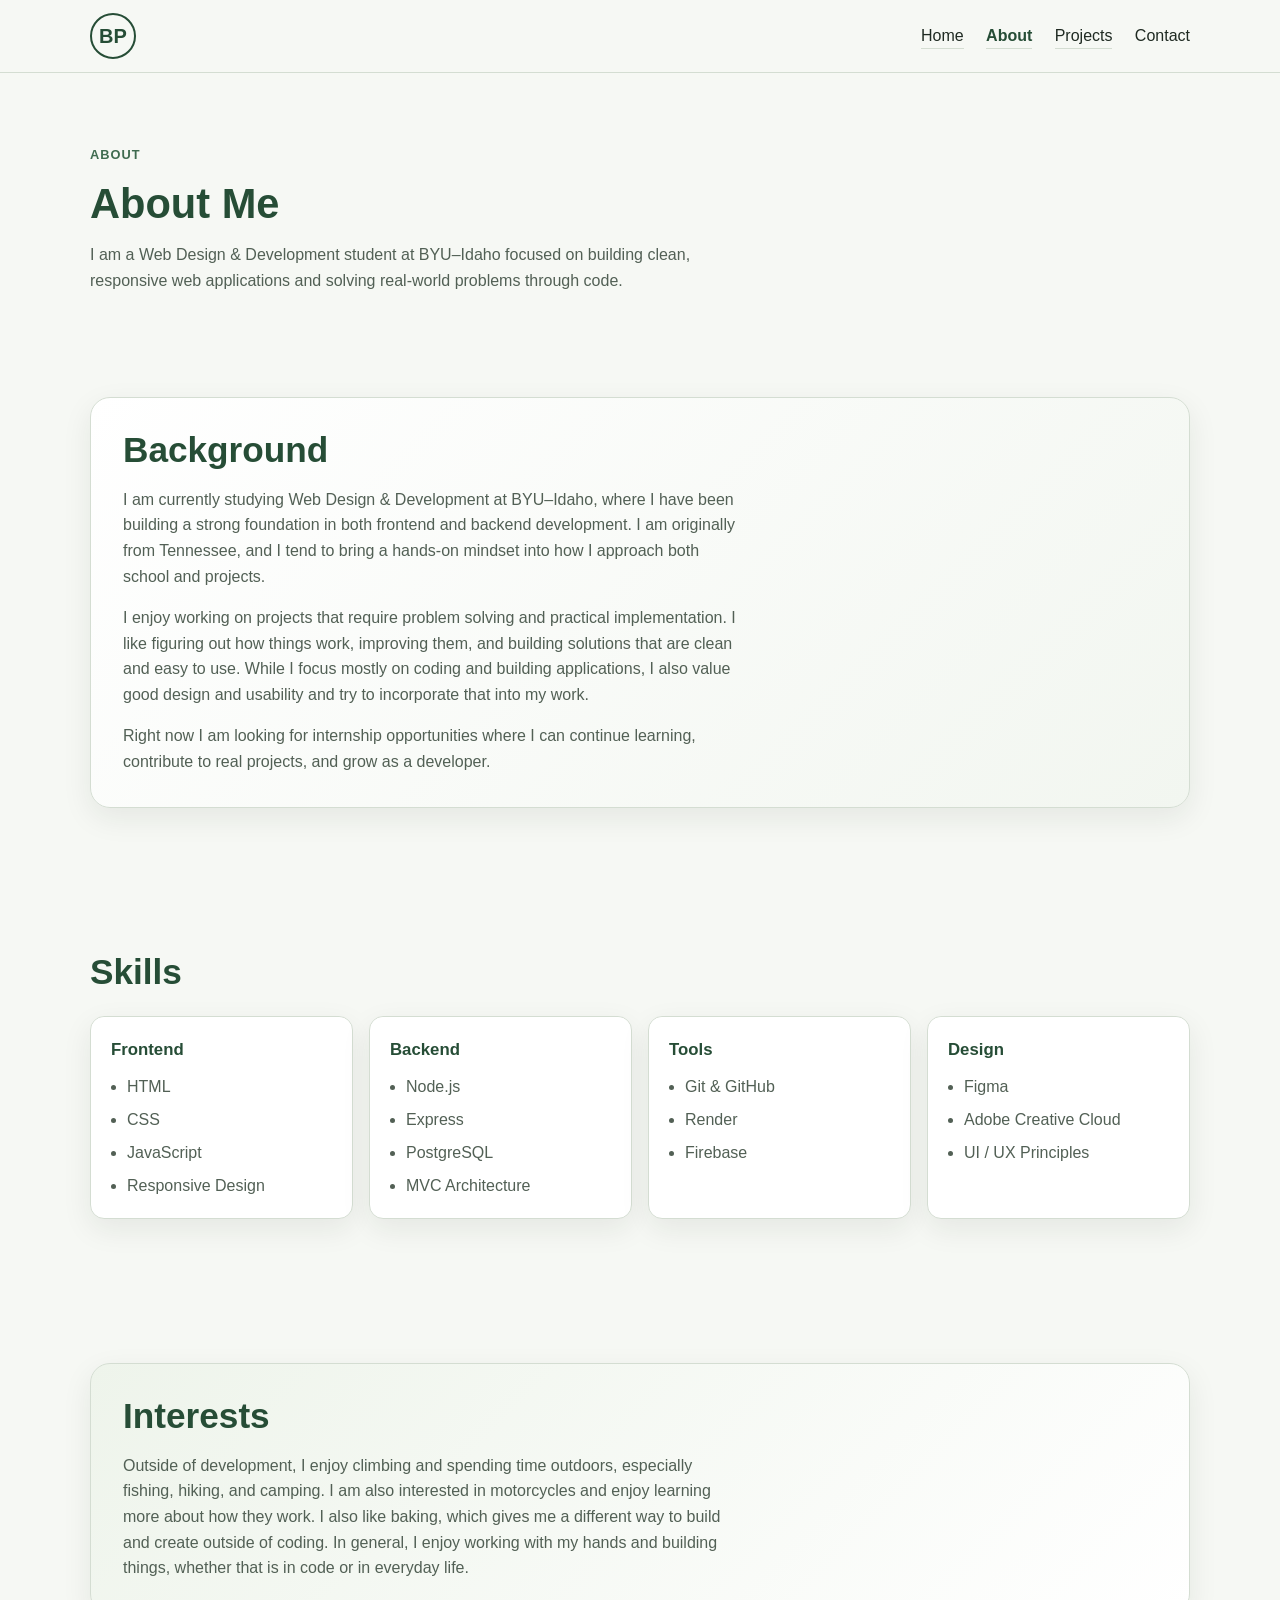
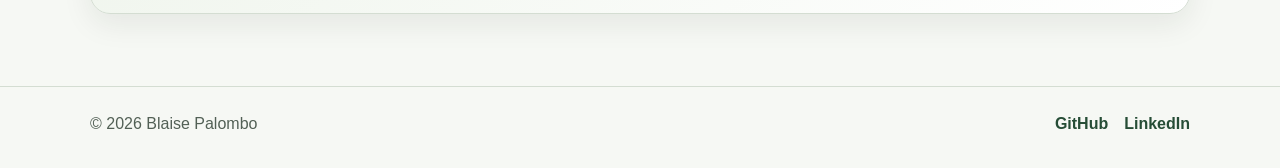
==== about.html @ 8d5ca6f7 "added about page and some other small changes" ====
<!DOCTYPE html>
<html lang="en">
<head>
  <meta charset="UTF-8" />
  <meta name="viewport" content="width=device-width, initial-scale=1.0" />
  <title>About | Blaise Palombo</title>
  <meta
    name="description"
    content="About Blaise Palombo, a Web Design & Development student focused on building responsive web applications and solving real problems through code."
  />
  <link rel="stylesheet" href="css/styles.css" />
</head>
<body>
  <header class="site-header">
    <div class="container nav-wrapper">
      <a href="index.html" class="logo">BP</a>

      <button class="menu-toggle" aria-label="Toggle navigation" aria-expanded="false">
        <span></span>
        <span></span>
        <span></span>
      </button>

      <nav class="site-nav">
        <ul class="nav-list">
          <li><a href="index.html">Home</a></li>
          <li><a href="about.html" class="active">About</a></li>
          <li><a href="projects.html">Projects</a></li>
          <li><a href="contact.html">Contact</a></li>
        </ul>
      </nav>
    </div>
  </header>

  <main>
    <!-- HERO -->
    <section class="page-hero">
      <div class="container page-hero-content">
        <p class="section-label">About</p>
        <h1>About Me</h1>
        <p>
          I am a Web Design & Development student at BYU–Idaho focused on building
          clean, responsive web applications and solving real-world problems through code.
        </p>
      </div>
    </section>

    <!-- MAIN ABOUT -->
    <section class="section-padding">
      <div class="container about-main">
        <div class="about-text">
          <h2>Background</h2>
            <p>
                I am currently studying Web Design & Development at BYU–Idaho, where I have
                been building a strong foundation in both frontend and backend development.
                I am originally from Tennessee, and I tend to bring a hands-on mindset into
                how I approach both school and projects.
            </p>

            <p>
                I enjoy working on projects that require problem solving and practical
                implementation. I like figuring out how things work, improving them, and
                building solutions that are clean and easy to use. While I focus mostly on
                coding and building applications, I also value good design and usability and
                try to incorporate that into my work.
            </p>

            <p>
                Right now I am looking for internship opportunities where I can continue
                learning, contribute to real projects, and grow as a developer.
            </p>        
        </div>
      </div>
    </section>

    <!-- SKILLS -->
    <section class="section-padding">
      <div class="container skills-section">
        <h2>Skills</h2>

        <div class="skills-grid">
          <div class="skills-card">
            <h3>Frontend</h3>
            <ul>
              <li>HTML</li>
              <li>CSS</li>
              <li>JavaScript</li>
              <li>Responsive Design</li>
            </ul>
          </div>

          <div class="skills-card">
            <h3>Backend</h3>
            <ul>
              <li>Node.js</li>
              <li>Express</li>
              <li>PostgreSQL</li>
              <li>MVC Architecture</li>
            </ul>
          </div>

          <div class="skills-card">
            <h3>Tools</h3>
            <ul>
              <li>Git & GitHub</li>
              <li>Render</li>
              <li>Firebase</li>
            </ul>
          </div>

          <div class="skills-card">
            <h3>Design</h3>
            <ul>
              <li>Figma</li>
              <li>Adobe Creative Cloud</li>
              <li>UI / UX Principles</li>
            </ul>
          </div>
        </div>
      </div>
    </section>

    <!-- INTERESTS -->
    <section class="section-padding">
      <div class="container about-interests">
        <h2>Interests</h2>
            <p>
                Outside of development, I enjoy climbing and spending time outdoors, especially
                fishing, hiking, and camping. I am also interested in motorcycles and enjoy
                learning more about how they work.

                I also like baking, which gives me a different way to build and create outside
                of coding. In general, I enjoy working with my hands and building things,
                whether that is in code or in everyday life.
            </p>           
        </div>
    </section>
  </main>

  <footer class="site-footer">
    <div class="container footer-content">
      <p>&copy; 2026 Blaise Palombo</p>
      <div class="footer-links">
        <a href="https://github.com/blaisepalombo" target="_blank">GitHub</a>
        <a href="https://www.linkedin.com/in/blaise-palombo-29345a337" target="_blank">LinkedIn</a>
      </div>
    </div>
  </footer>

  <script src="js/main.js"></script>
</body>
</html>
---- css/styles.css ----
@import url("./base.css");
@import url("./components.css");
@import url("./pages.css");
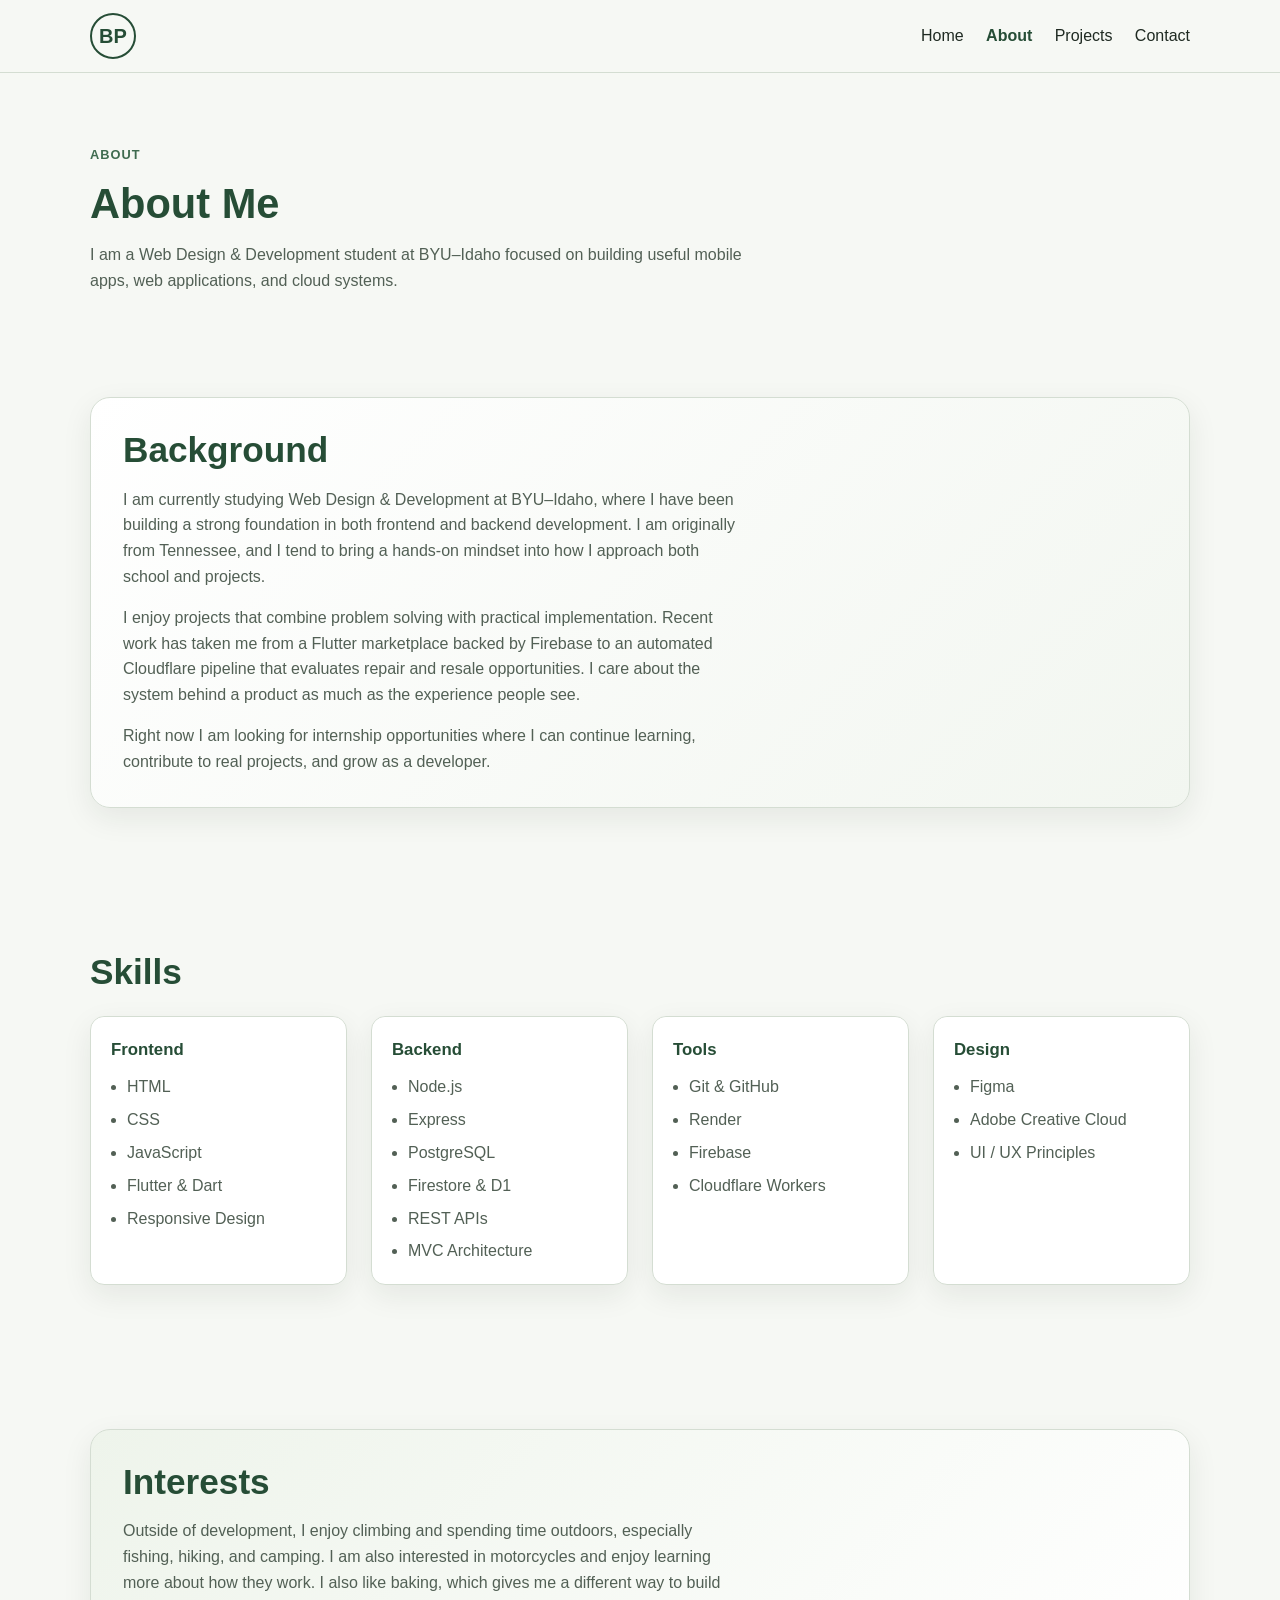
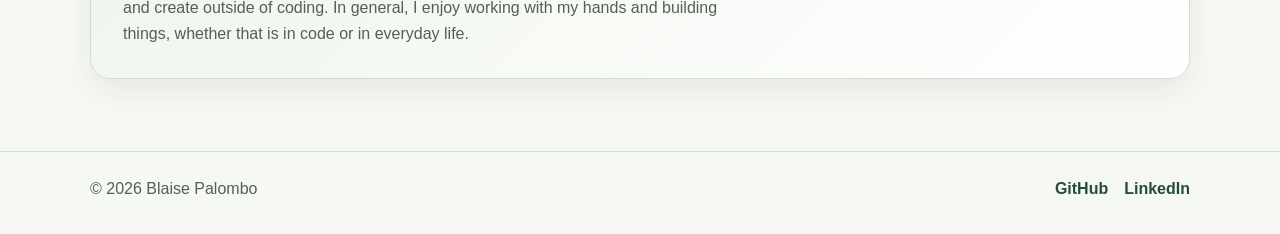
==== commit c421f1fe: "Update portfolio with BuyMour and BagSpec" ====
--- a/about.html
+++ b/about.html
@@ -6,7 +6,7 @@
   <title>About | Blaise Palombo</title>
   <meta
     name="description"
-    content="About Blaise Palombo, a Web Design & Development student focused on building responsive web applications and solving real problems through code."
+    content="About Blaise Palombo, a software developer building mobile apps, web applications, and cloud automation to solve real problems."
   />
   <link rel="stylesheet" href="css/styles.css" />
 </head>
@@ -39,8 +39,8 @@
         <p class="section-label">About</p>
         <h1>About Me</h1>
         <p>
-          I am a Web Design & Development student at BYU–Idaho focused on building
-          clean, responsive web applications and solving real-world problems through code.
+          I am a Web Design &amp; Development student at BYU–Idaho focused on building
+          useful mobile apps, web applications, and cloud systems.
         </p>
       </div>
     </section>
@@ -51,18 +51,17 @@
         <div class="about-text">
           <h2>Background</h2>
             <p>
-                I am currently studying Web Design & Development at BYU–Idaho, where I have
+                I am currently studying Web Design &amp; Development at BYU–Idaho, where I have
                 been building a strong foundation in both frontend and backend development.
                 I am originally from Tennessee, and I tend to bring a hands-on mindset into
                 how I approach both school and projects.
             </p>
 
             <p>
-                I enjoy working on projects that require problem solving and practical
-                implementation. I like figuring out how things work, improving them, and
-                building solutions that are clean and easy to use. While I focus mostly on
-                coding and building applications, I also value good design and usability and
-                try to incorporate that into my work.
+                I enjoy projects that combine problem solving with practical implementation.
+                Recent work has taken me from a Flutter marketplace backed by Firebase to an
+                automated Cloudflare pipeline that evaluates repair and resale opportunities.
+                I care about the system behind a product as much as the experience people see.
             </p>
 
             <p>
@@ -85,6 +84,7 @@
               <li>HTML</li>
               <li>CSS</li>
               <li>JavaScript</li>
+              <li>Flutter &amp; Dart</li>
               <li>Responsive Design</li>
             </ul>
           </div>
@@ -95,6 +95,8 @@
               <li>Node.js</li>
               <li>Express</li>
               <li>PostgreSQL</li>
+              <li>Firestore &amp; D1</li>
+              <li>REST APIs</li>
               <li>MVC Architecture</li>
             </ul>
           </div>
@@ -102,9 +104,10 @@
           <div class="skills-card">
             <h3>Tools</h3>
             <ul>
-              <li>Git & GitHub</li>
+              <li>Git &amp; GitHub</li>
               <li>Render</li>
               <li>Firebase</li>
+              <li>Cloudflare Workers</li>
             </ul>
           </div>
 
@@ -149,4 +152,4 @@
 
   <script src="js/main.js"></script>
 </body>
-</html>+</html>
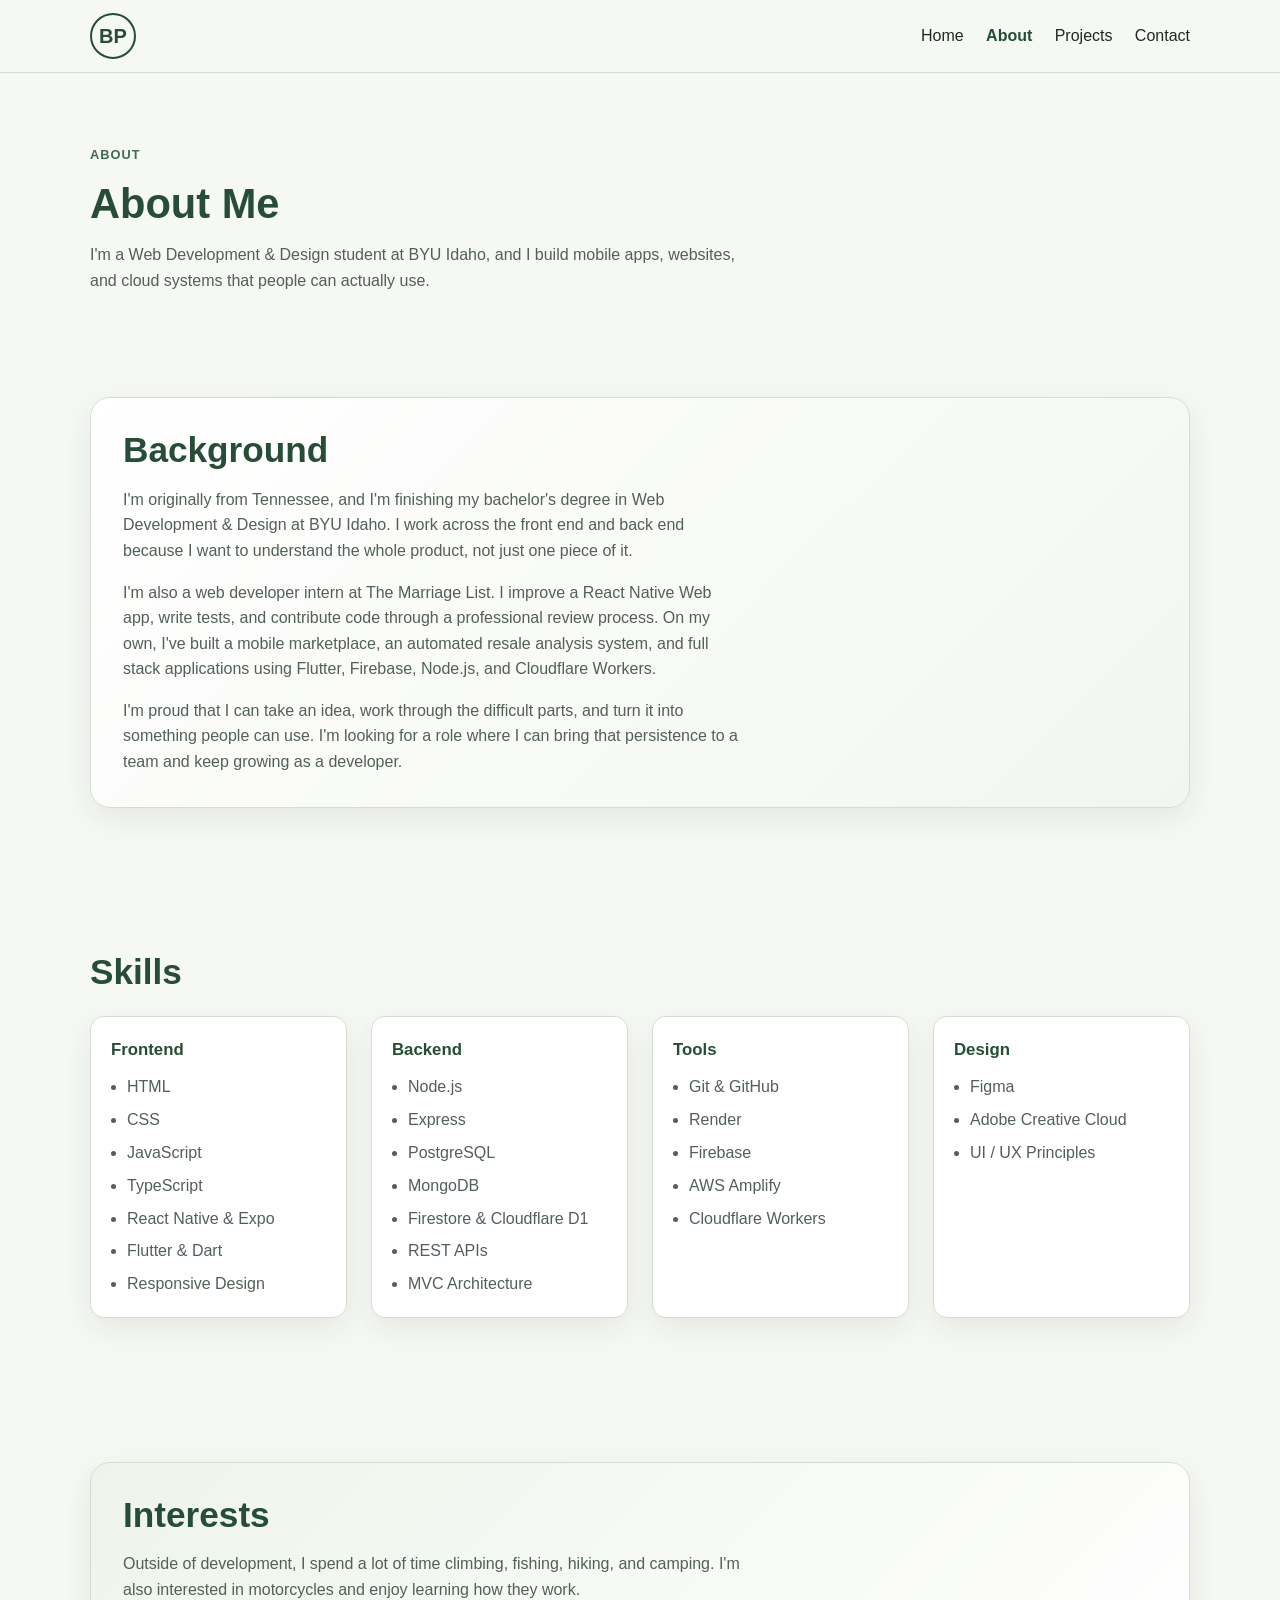
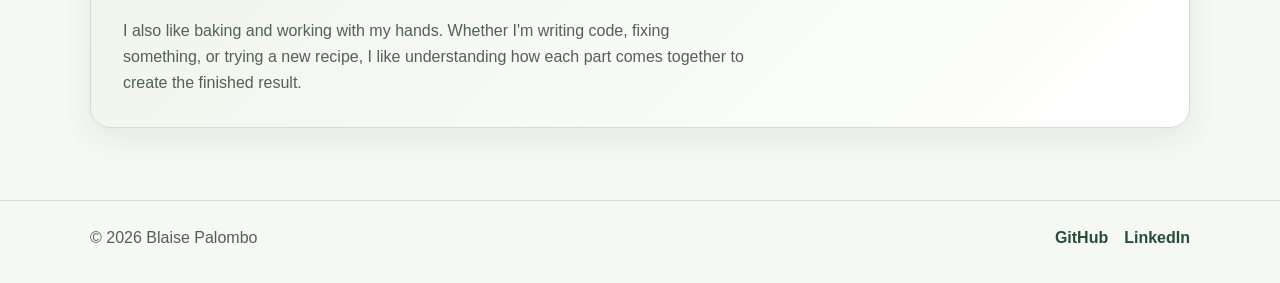
==== commit b96a7b46: "Updated paragrapghs" ====
--- a/about.html
+++ b/about.html
@@ -6,7 +6,7 @@
   <title>About | Blaise Palombo</title>
   <meta
     name="description"
-    content="About Blaise Palombo, a software developer building mobile apps, web applications, and cloud automation to solve real problems."
+    content="About Blaise Palombo, a Web Development and Design student who builds mobile apps, full stack websites, and cloud systems."
   />
   <link rel="stylesheet" href="css/styles.css" />
 </head>
@@ -39,8 +39,8 @@
         <p class="section-label">About</p>
         <h1>About Me</h1>
         <p>
-          I am a Web Design &amp; Development student at BYU–Idaho focused on building
-          useful mobile apps, web applications, and cloud systems.
+          I'm a Web Development &amp; Design student at BYU Idaho, and I build
+          mobile apps, websites, and cloud systems that people can actually use.
         </p>
       </div>
     </section>
@@ -51,22 +51,22 @@
         <div class="about-text">
           <h2>Background</h2>
             <p>
-                I am currently studying Web Design &amp; Development at BYU–Idaho, where I have
-                been building a strong foundation in both frontend and backend development.
-                I am originally from Tennessee, and I tend to bring a hands-on mindset into
-                how I approach both school and projects.
+                I'm originally from Tennessee, and I'm finishing my bachelor's degree in Web
+                Development &amp; Design at BYU Idaho. I work across the front end and back end
+                because I want to understand the whole product, not just one piece of it.
             </p>
 
             <p>
-                I enjoy projects that combine problem solving with practical implementation.
-                Recent work has taken me from a Flutter marketplace backed by Firebase to an
-                automated Cloudflare pipeline that evaluates repair and resale opportunities.
-                I care about the system behind a product as much as the experience people see.
+                I'm also a web developer intern at The Marriage List. I improve a React Native
+                Web app, write tests, and contribute code through a professional review process.
+                On my own, I've built a mobile marketplace, an automated resale analysis system,
+                and full stack applications using Flutter, Firebase, Node.js, and Cloudflare Workers.
             </p>
 
             <p>
-                Right now I am looking for internship opportunities where I can continue
-                learning, contribute to real projects, and grow as a developer.
+                I'm proud that I can take an idea, work through the difficult parts, and turn it
+                into something people can use. I'm looking for a role where I can bring that
+                persistence to a team and keep growing as a developer.
             </p>        
         </div>
       </div>
@@ -84,6 +84,8 @@
               <li>HTML</li>
               <li>CSS</li>
               <li>JavaScript</li>
+              <li>TypeScript</li>
+              <li>React Native &amp; Expo</li>
               <li>Flutter &amp; Dart</li>
               <li>Responsive Design</li>
             </ul>
@@ -95,7 +97,8 @@
               <li>Node.js</li>
               <li>Express</li>
               <li>PostgreSQL</li>
-              <li>Firestore &amp; D1</li>
+              <li>MongoDB</li>
+              <li>Firestore &amp; Cloudflare D1</li>
               <li>REST APIs</li>
               <li>MVC Architecture</li>
             </ul>
@@ -107,6 +110,7 @@
               <li>Git &amp; GitHub</li>
               <li>Render</li>
               <li>Firebase</li>
+              <li>AWS Amplify</li>
               <li>Cloudflare Workers</li>
             </ul>
           </div>
@@ -128,14 +132,14 @@
       <div class="container about-interests">
         <h2>Interests</h2>
             <p>
-                Outside of development, I enjoy climbing and spending time outdoors, especially
-                fishing, hiking, and camping. I am also interested in motorcycles and enjoy
-                learning more about how they work.
-
-                I also like baking, which gives me a different way to build and create outside
-                of coding. In general, I enjoy working with my hands and building things,
-                whether that is in code or in everyday life.
-            </p>           
+              Outside of development, I spend a lot of time climbing, fishing, hiking, and
+              camping. I'm also interested in motorcycles and enjoy learning how they work.
+            </p>
+            <p>
+              I also like baking and working with my hands. Whether I'm writing code,
+              fixing something, or trying a new recipe, I like understanding how each part
+              comes together to create the finished result.
+            </p>
         </div>
     </section>
   </main>
